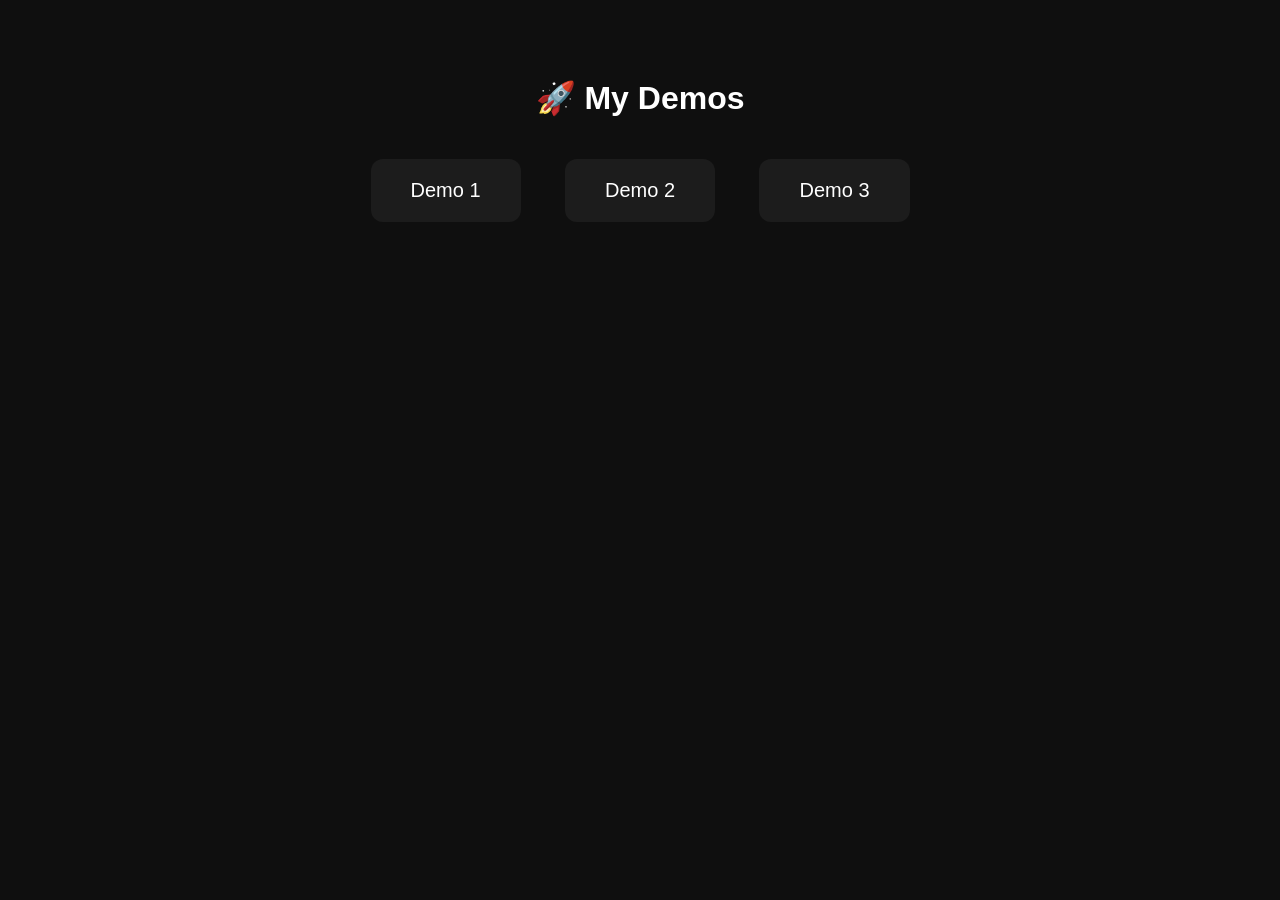
==== index.html @ 6c5e64d1 "main file" ====
<!DOCTYPE html>
<html>

<head>
    <title>My Projects</title>
    <style>
        body {
            font-family: sans-serif;
            background: #0f0f0f;
            color: white;
            text-align: center;
            padding: 50px;
        }

        .card {
            display: inline-block;
            margin: 20px;
            padding: 20px 40px;
            border-radius: 12px;
            background: #1c1c1c;
            transition: 0.3s;
        }

        .card:hover {
            transform: scale(1.05);
            background: #2a2a2a;
        }

        a {
            text-decoration: none;
            color: white;
            font-size: 20px;
        }
    </style>
</head>

<body>

    <h1>🚀 My Demos</h1>

    <div class="card"><a href="./demo1/">Demo 1</a></div>
    <div class="card"><a href="./demo2/">Demo 2</a></div>
    <div class="card"><a href="./demo3/">Demo 3</a></div>

</body>

</html>
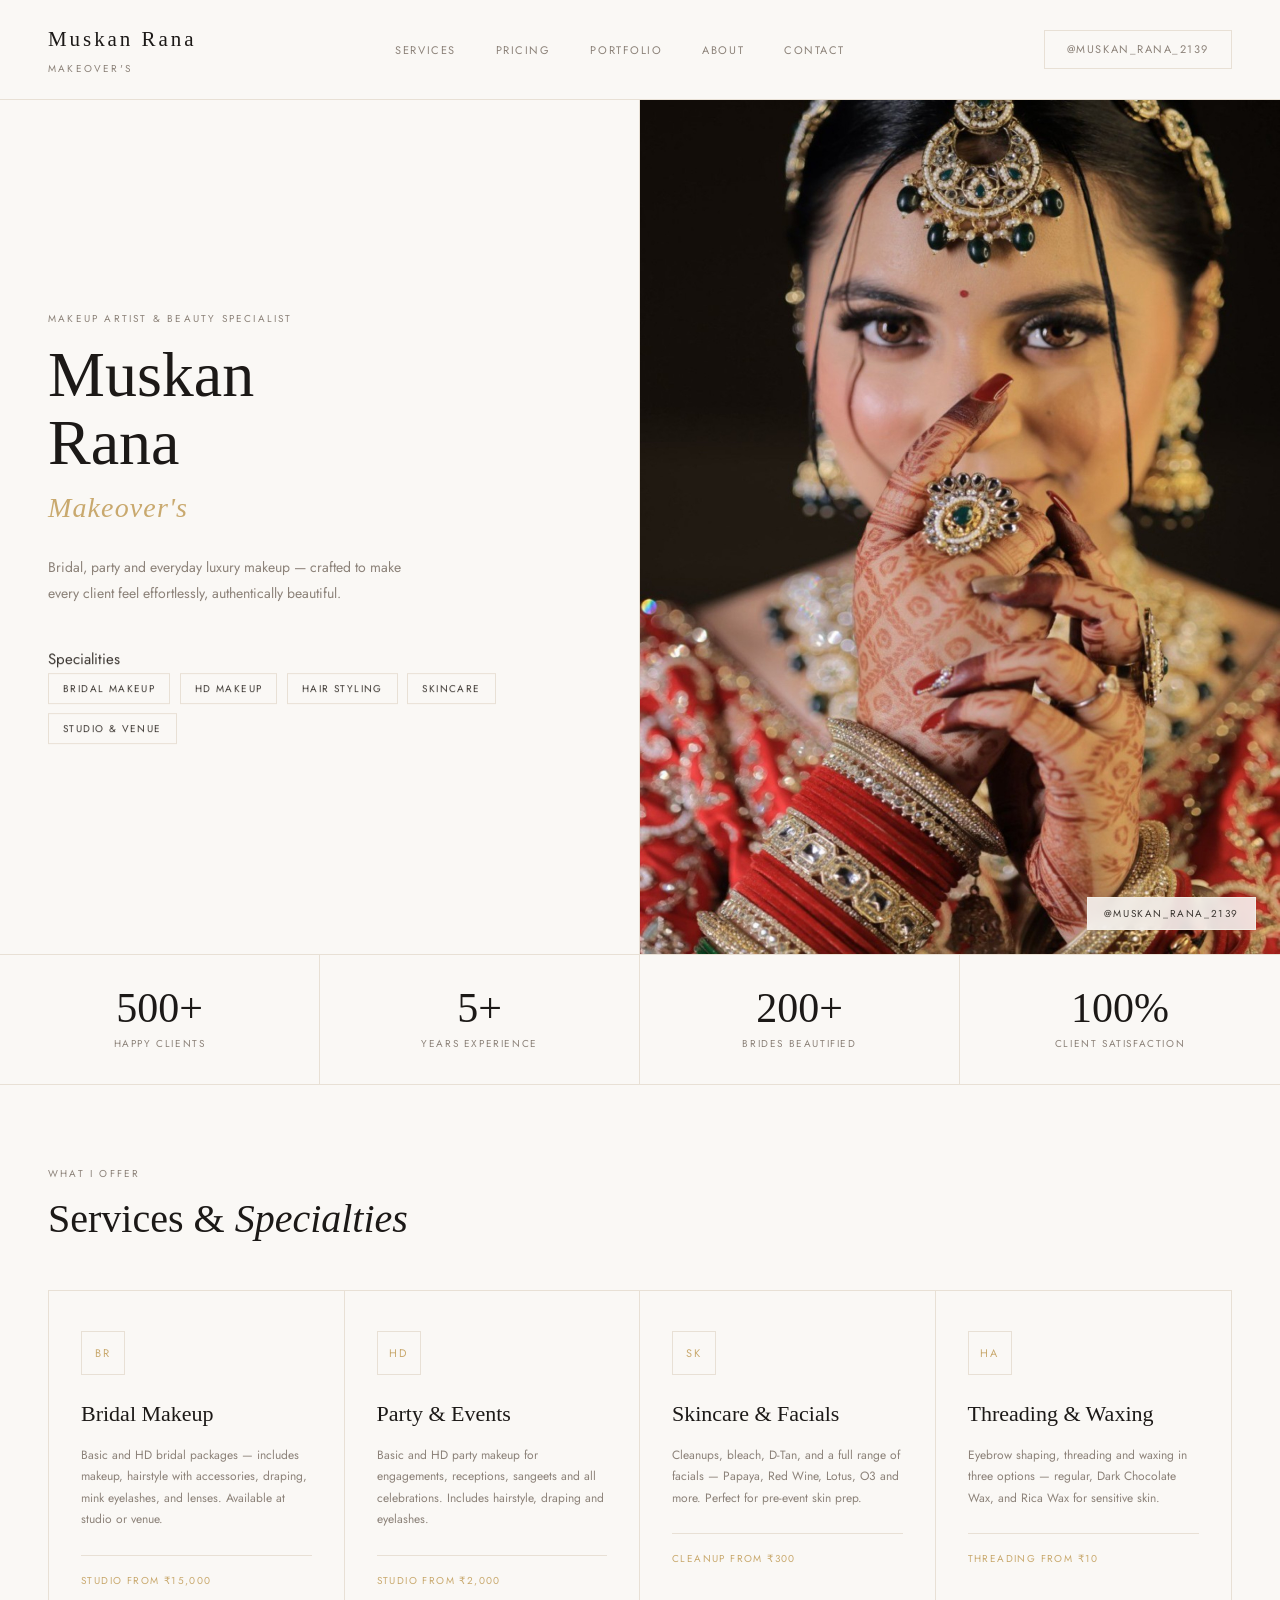
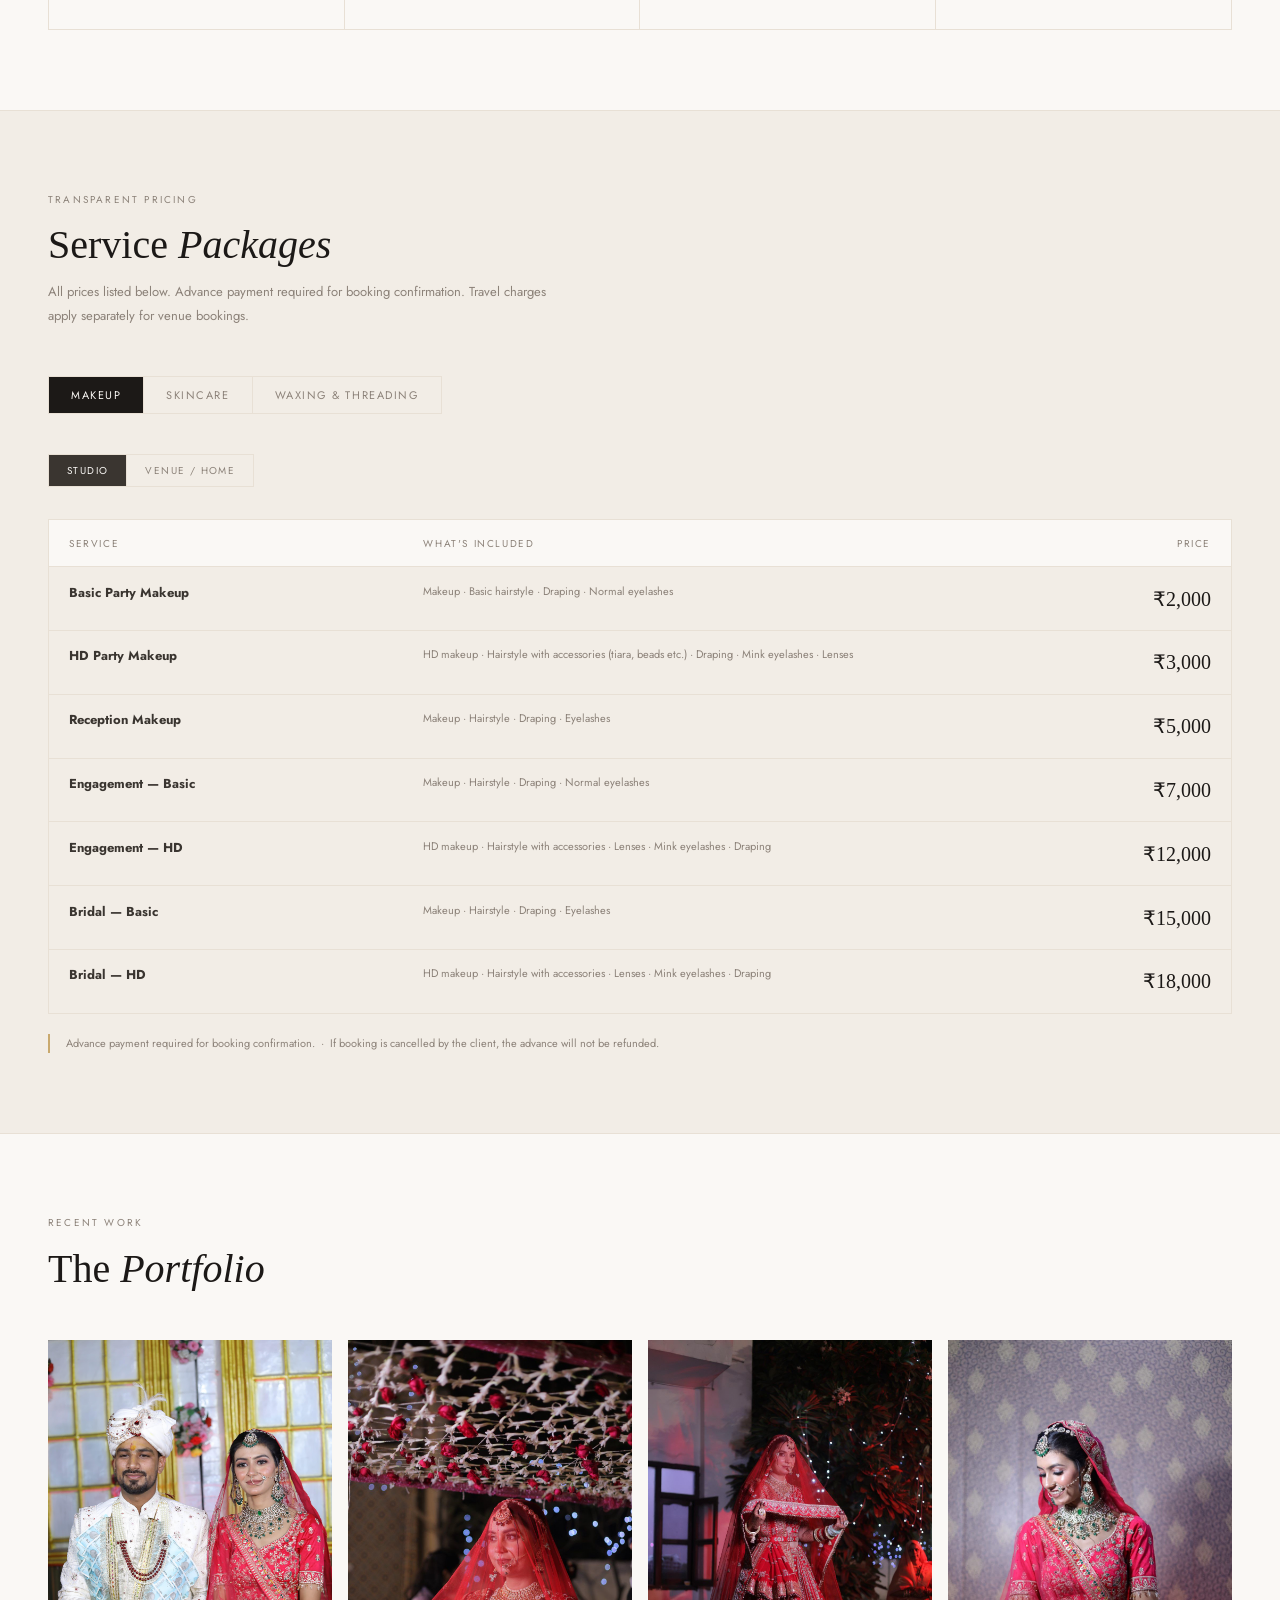
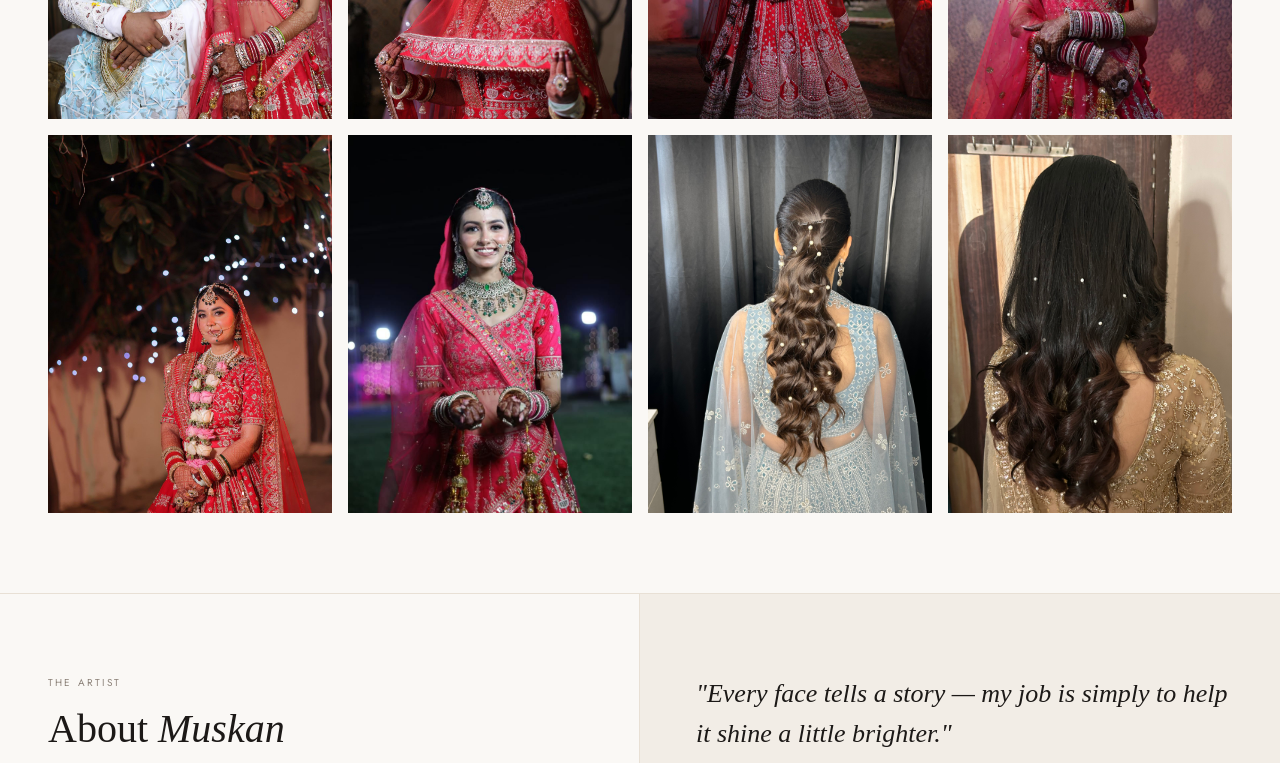
==== commit f48c30cb: "finished the project" ====
--- a/index.html
+++ b/index.html
@@ -1,47 +1,31 @@
 <!DOCTYPE html>
-<html>
+<html lang="en">
 
 <head>
-    <title>My Projects</title>
+    <meta charset="UTF-8" />
+    <meta name="viewport" content="width=device-width, initial-scale=1.0" />
+    <meta http-equiv="refresh" content="0; url=./muskan-portfolio-website/" />
+    <title>Muskan Rana Makeover's</title>
+    <link rel="canonical" href="./muskan-portfolio-website/" />
     <style>
         body {
-            font-family: sans-serif;
-            background: #0f0f0f;
-            color: white;
-            text-align: center;
-            padding: 50px;
-        }
-
-        .card {
-            display: inline-block;
-            margin: 20px;
-            padding: 20px 40px;
-            border-radius: 12px;
-            background: #1c1c1c;
-            transition: 0.3s;
-        }
-
-        .card:hover {
-            transform: scale(1.05);
-            background: #2a2a2a;
+            min-height: 100vh;
+            margin: 0;
+            display: grid;
+            place-items: center;
+            font-family: Arial, sans-serif;
+            background: #FAF8F5;
+            color: #1C1917;
         }
 
         a {
-            text-decoration: none;
-            color: white;
-            font-size: 20px;
+            color: inherit;
         }
     </style>
 </head>
 
 <body>
-
-    <h1>🚀 My Demos</h1>
-
-    <div class="card"><a href="./demo1/">Demo 1</a></div>
-    <div class="card"><a href="./demo2/">Demo 2</a></div>
-    <div class="card"><a href="./demo3/">Demo 3</a></div>
-
+    <p>Opening <a href="./muskan-portfolio-website/">Muskan Rana Makeover's</a>...</p>
 </body>
 
-</html>+</html>
